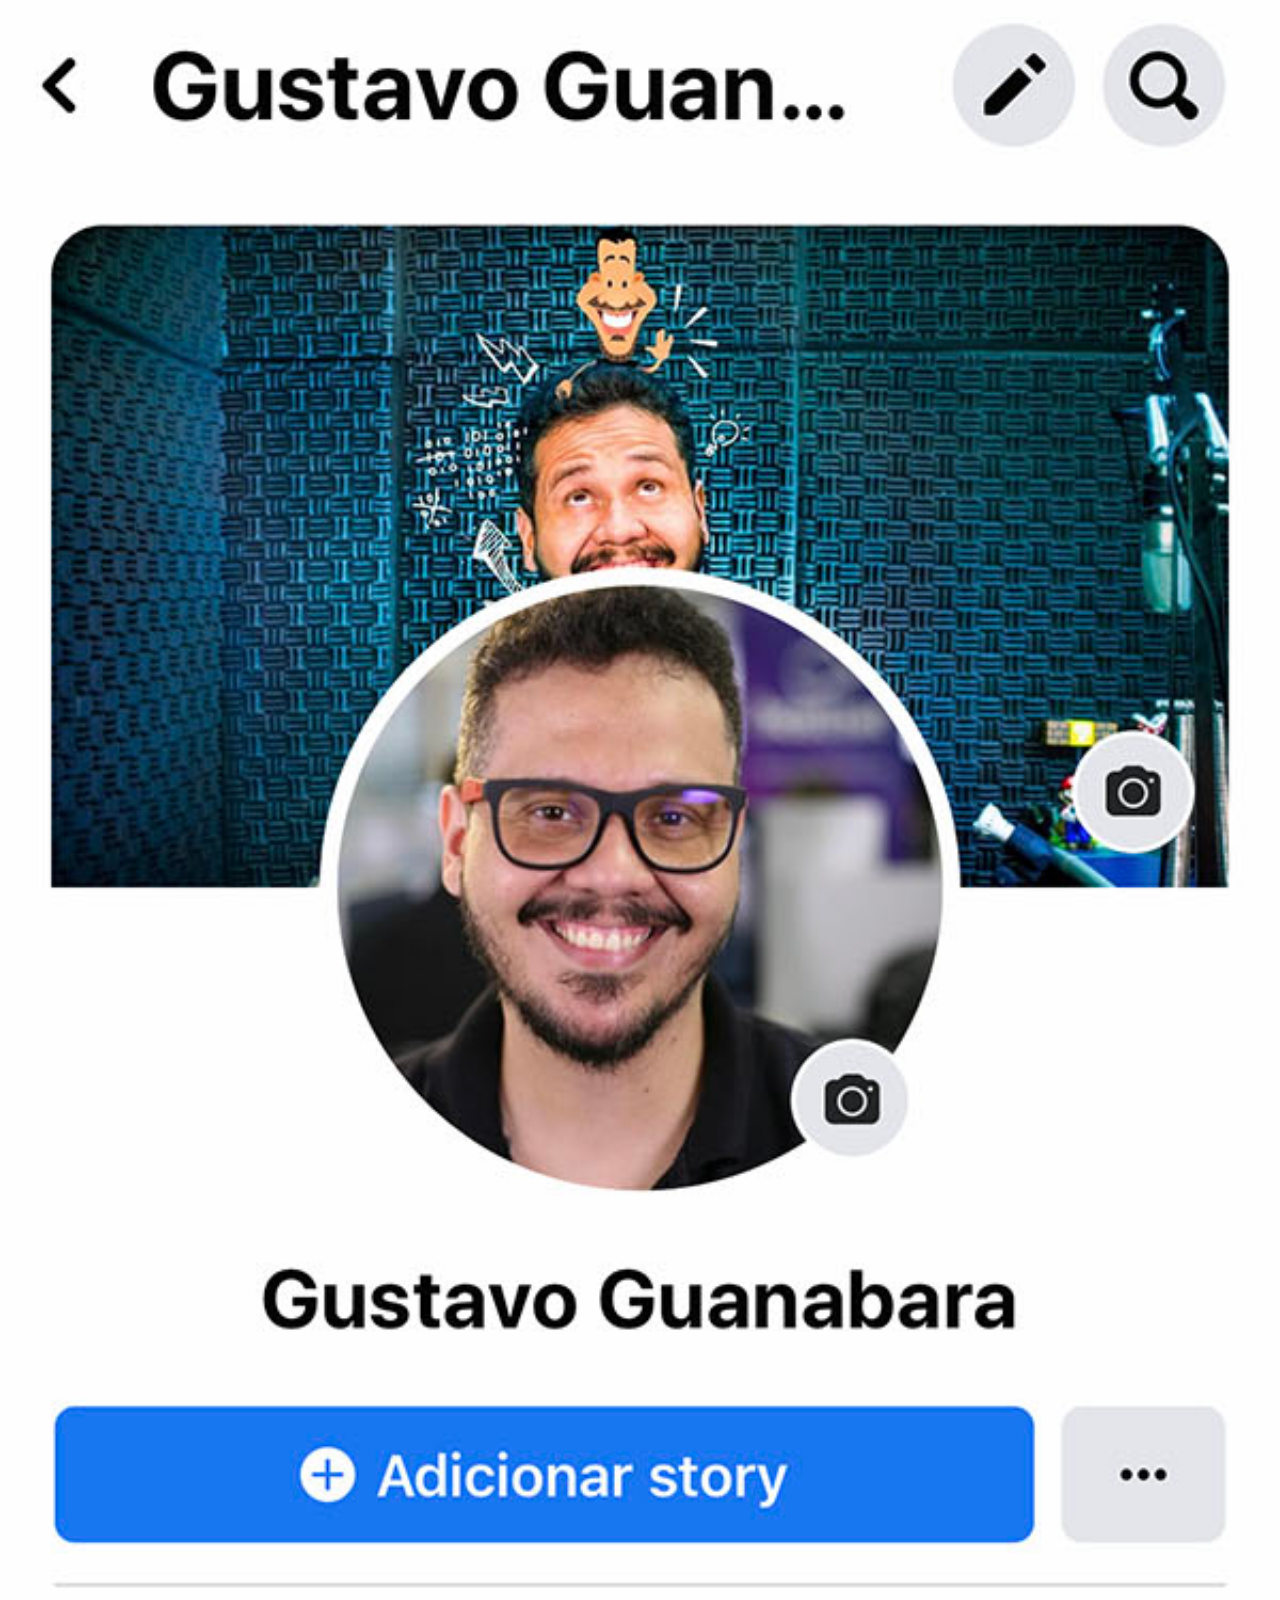
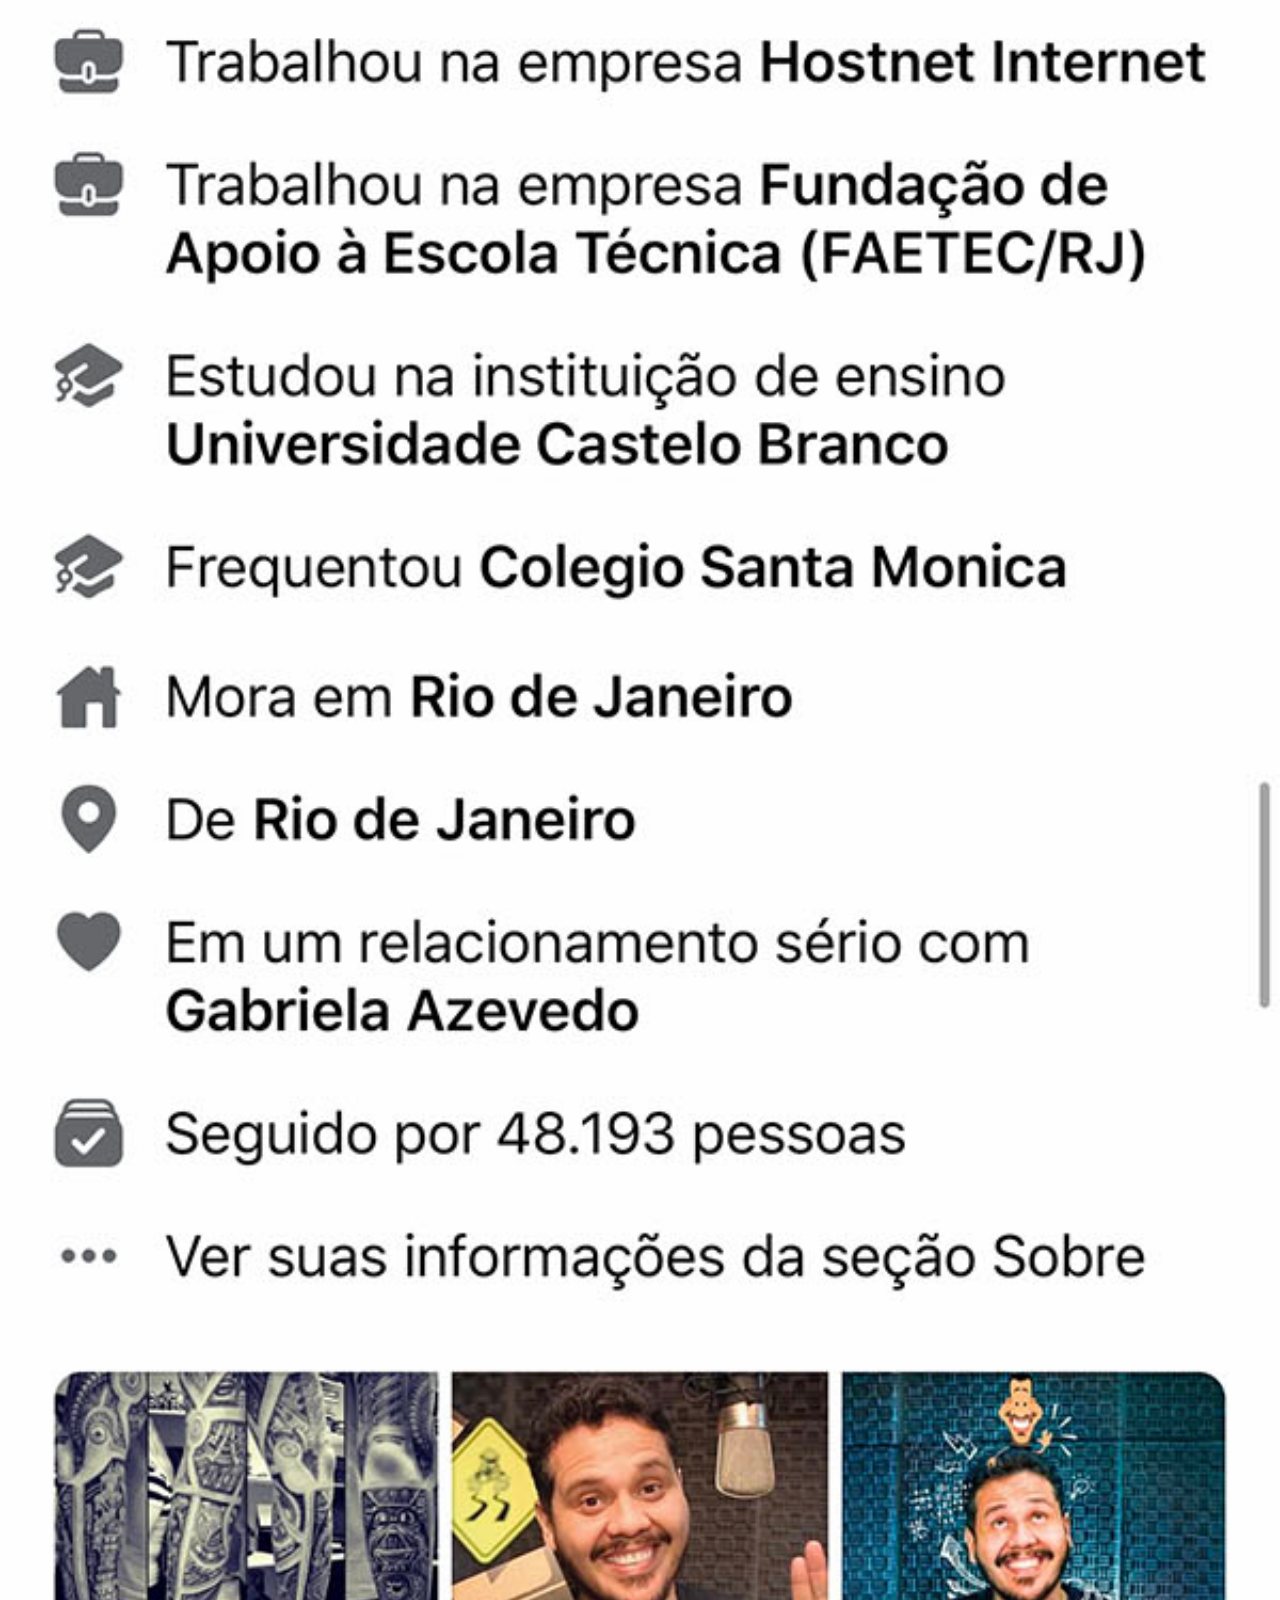
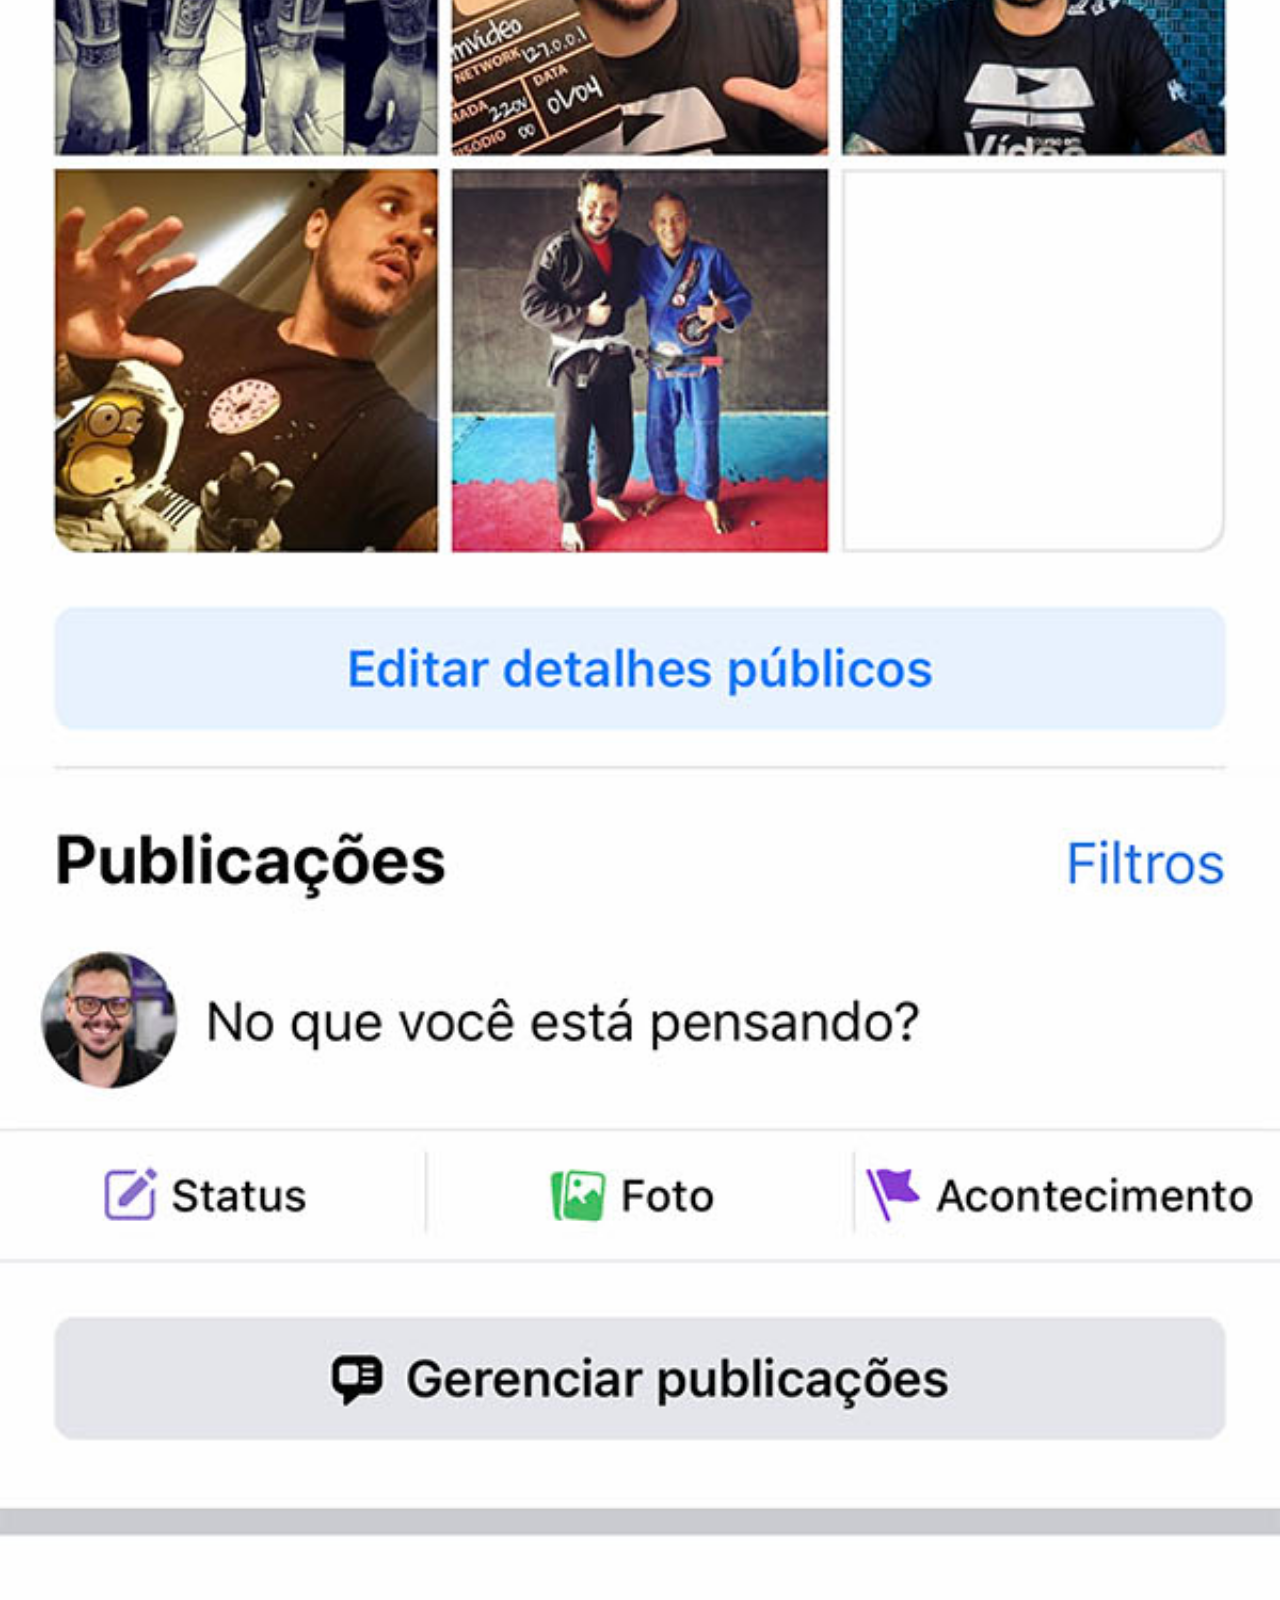
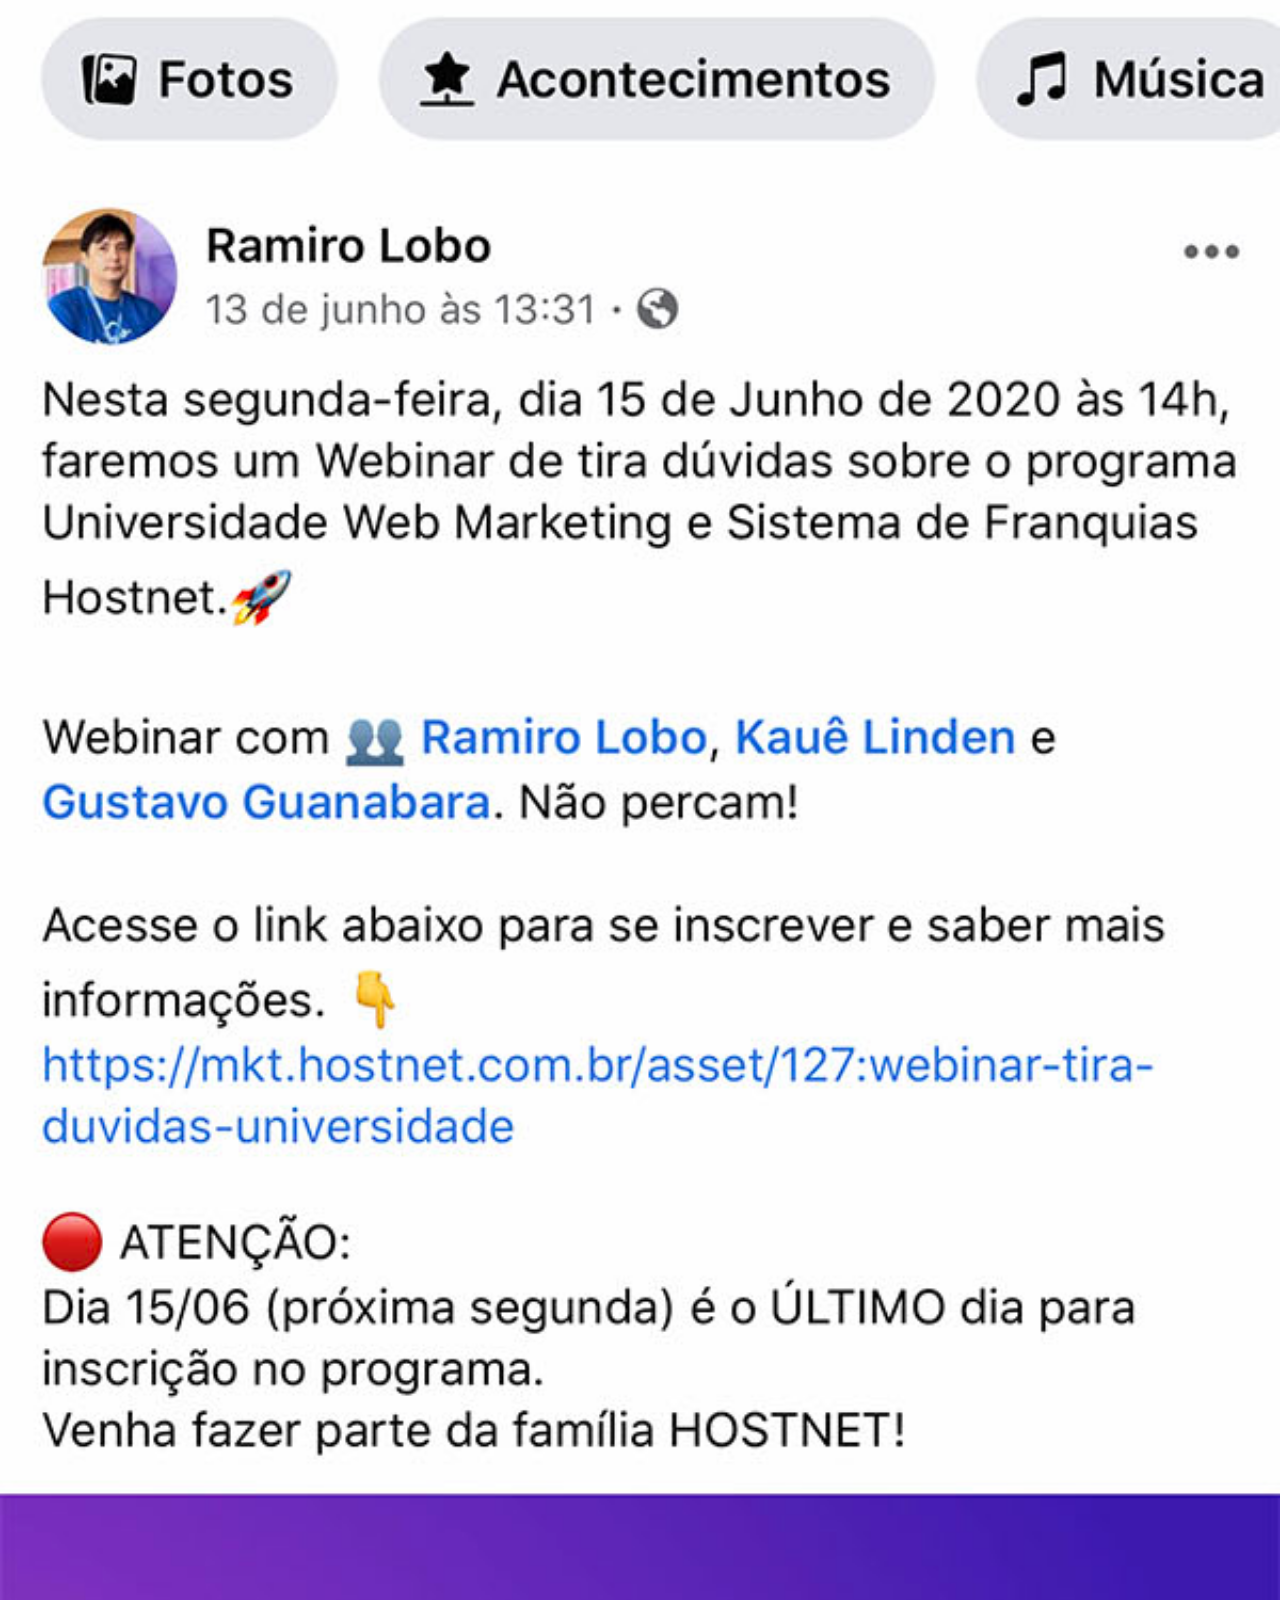
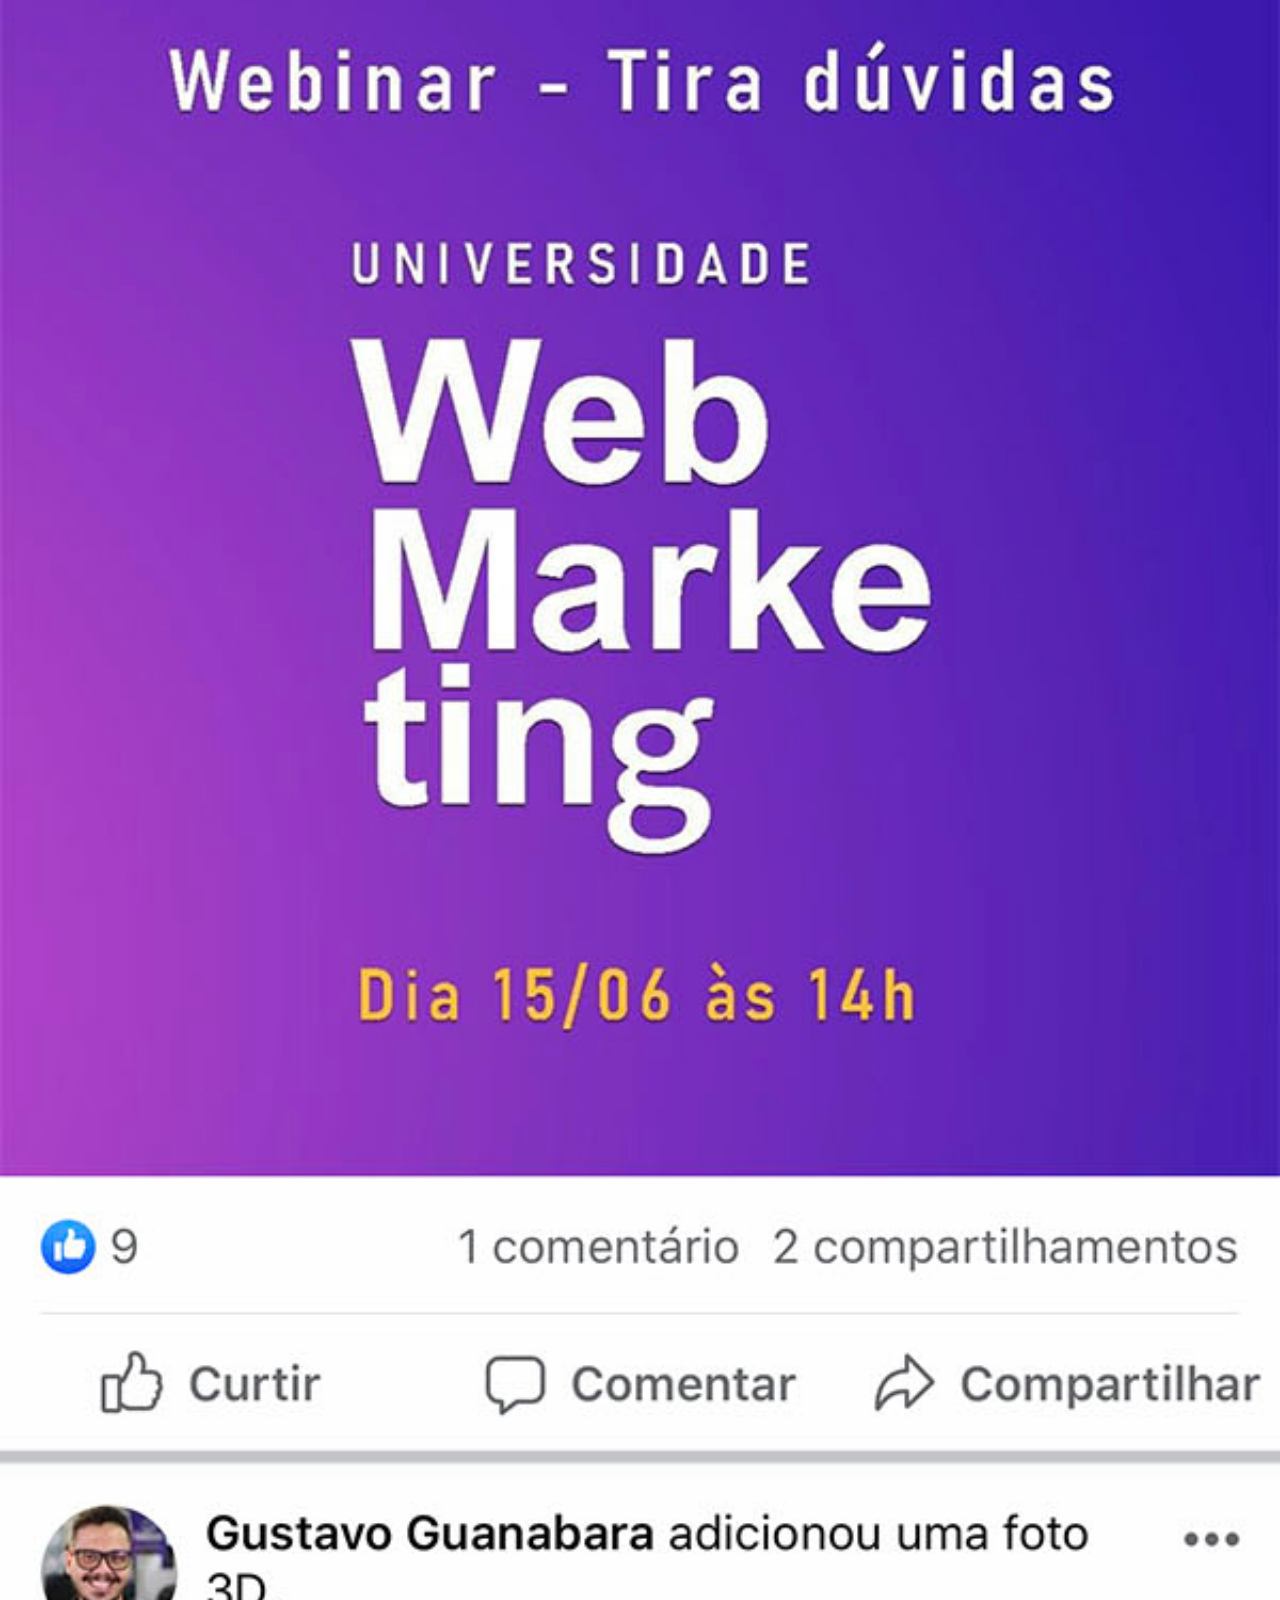
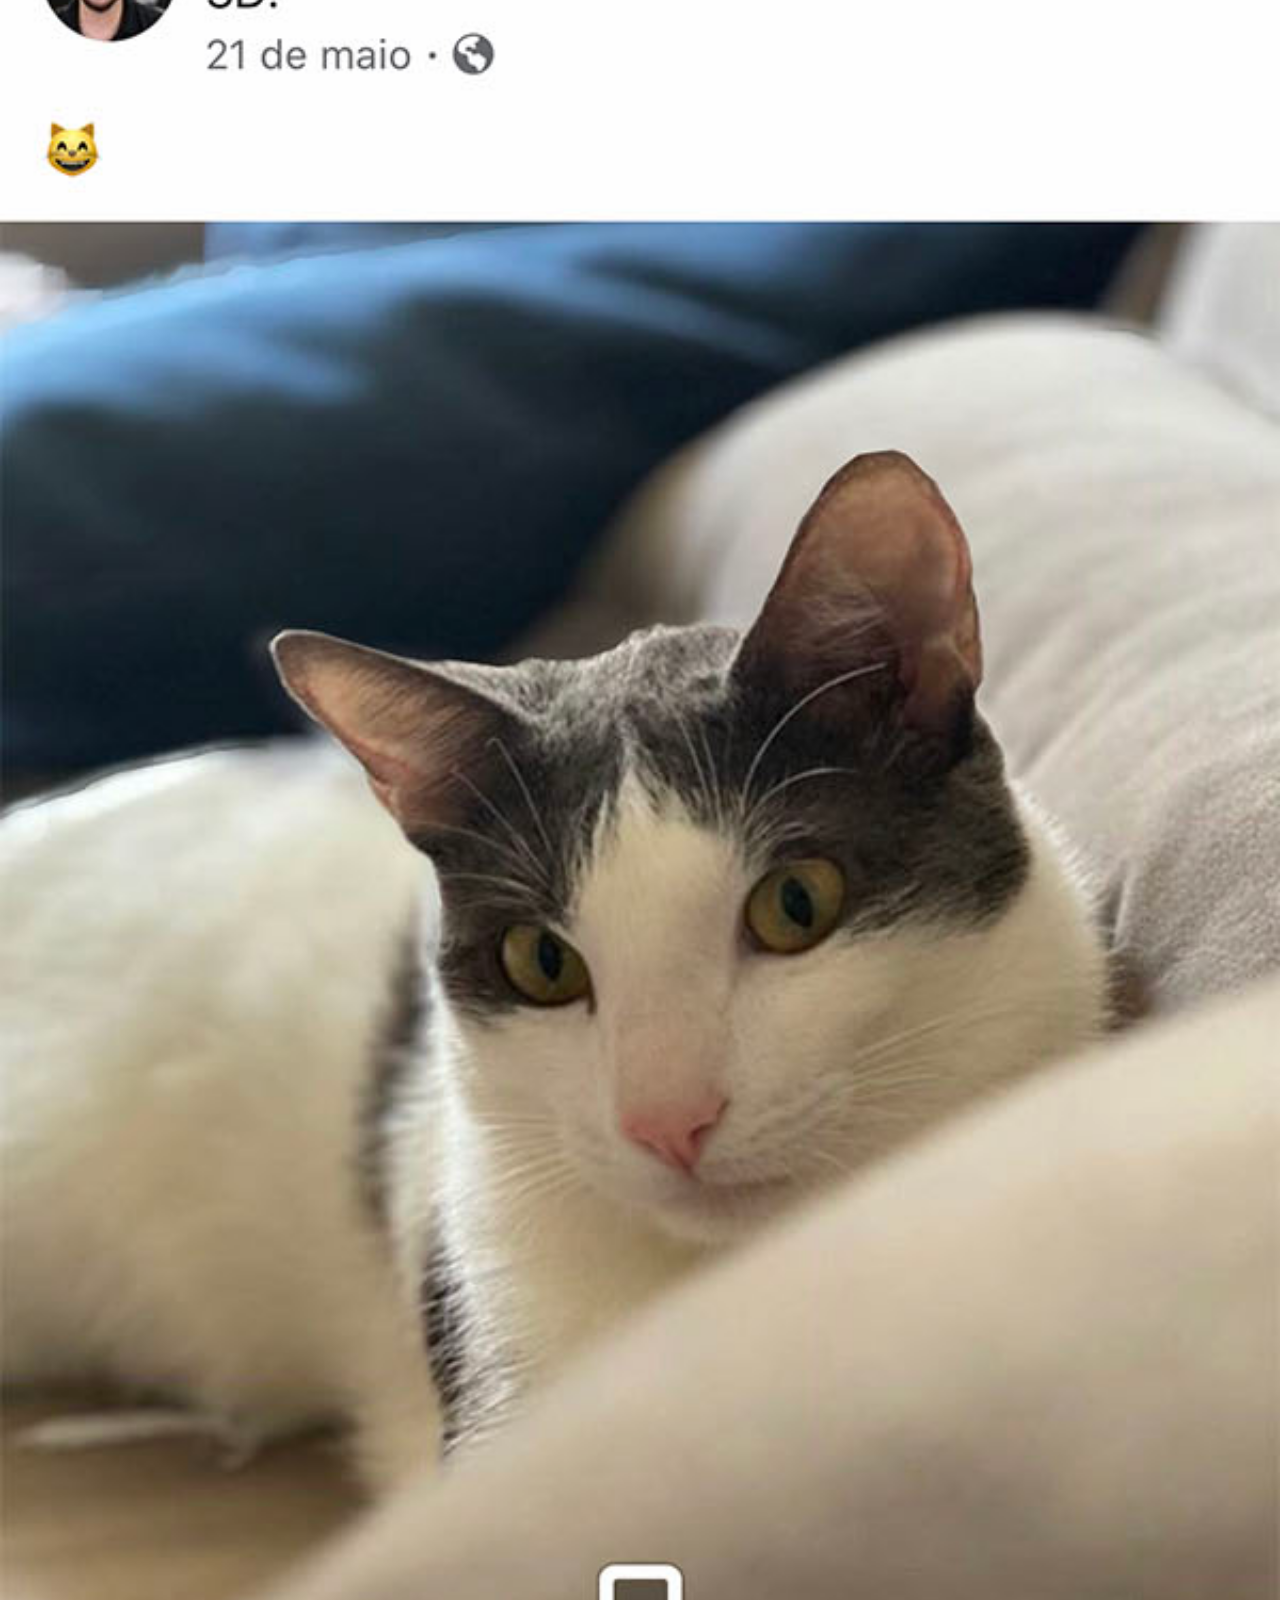
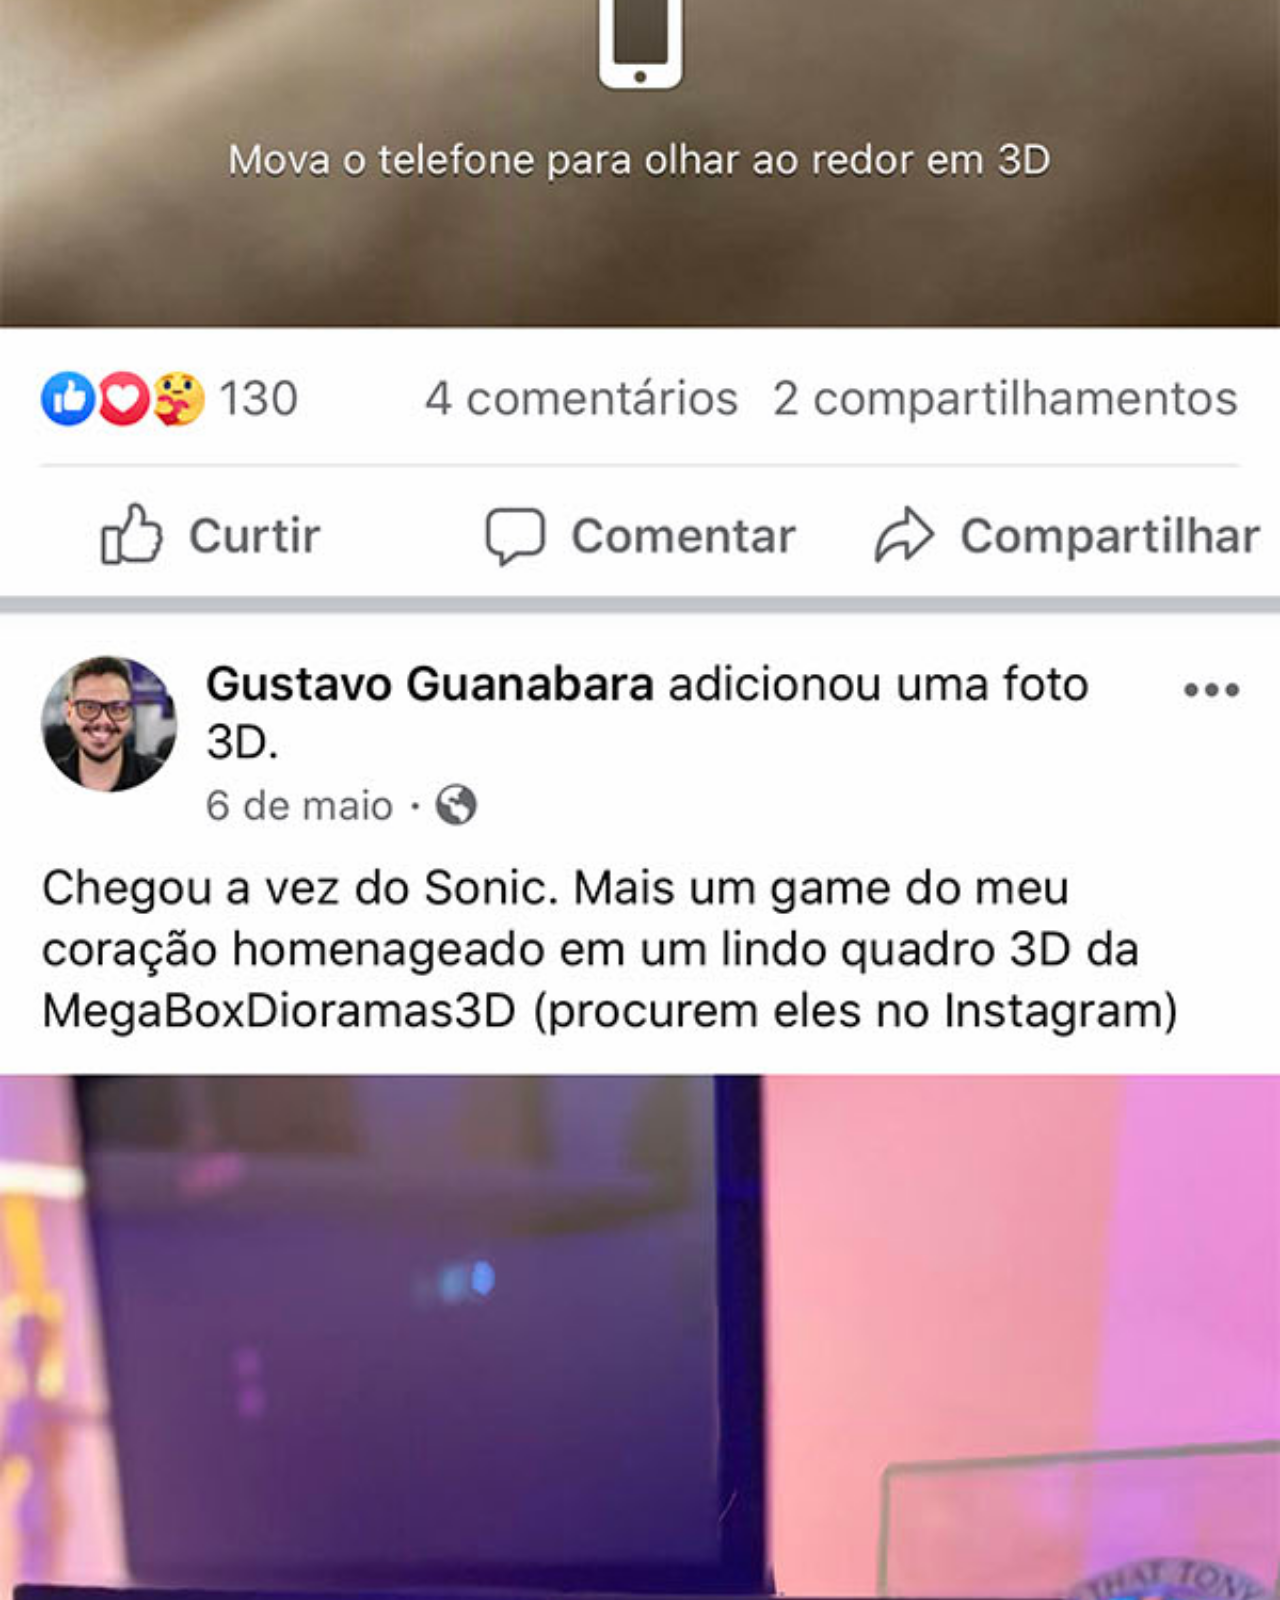
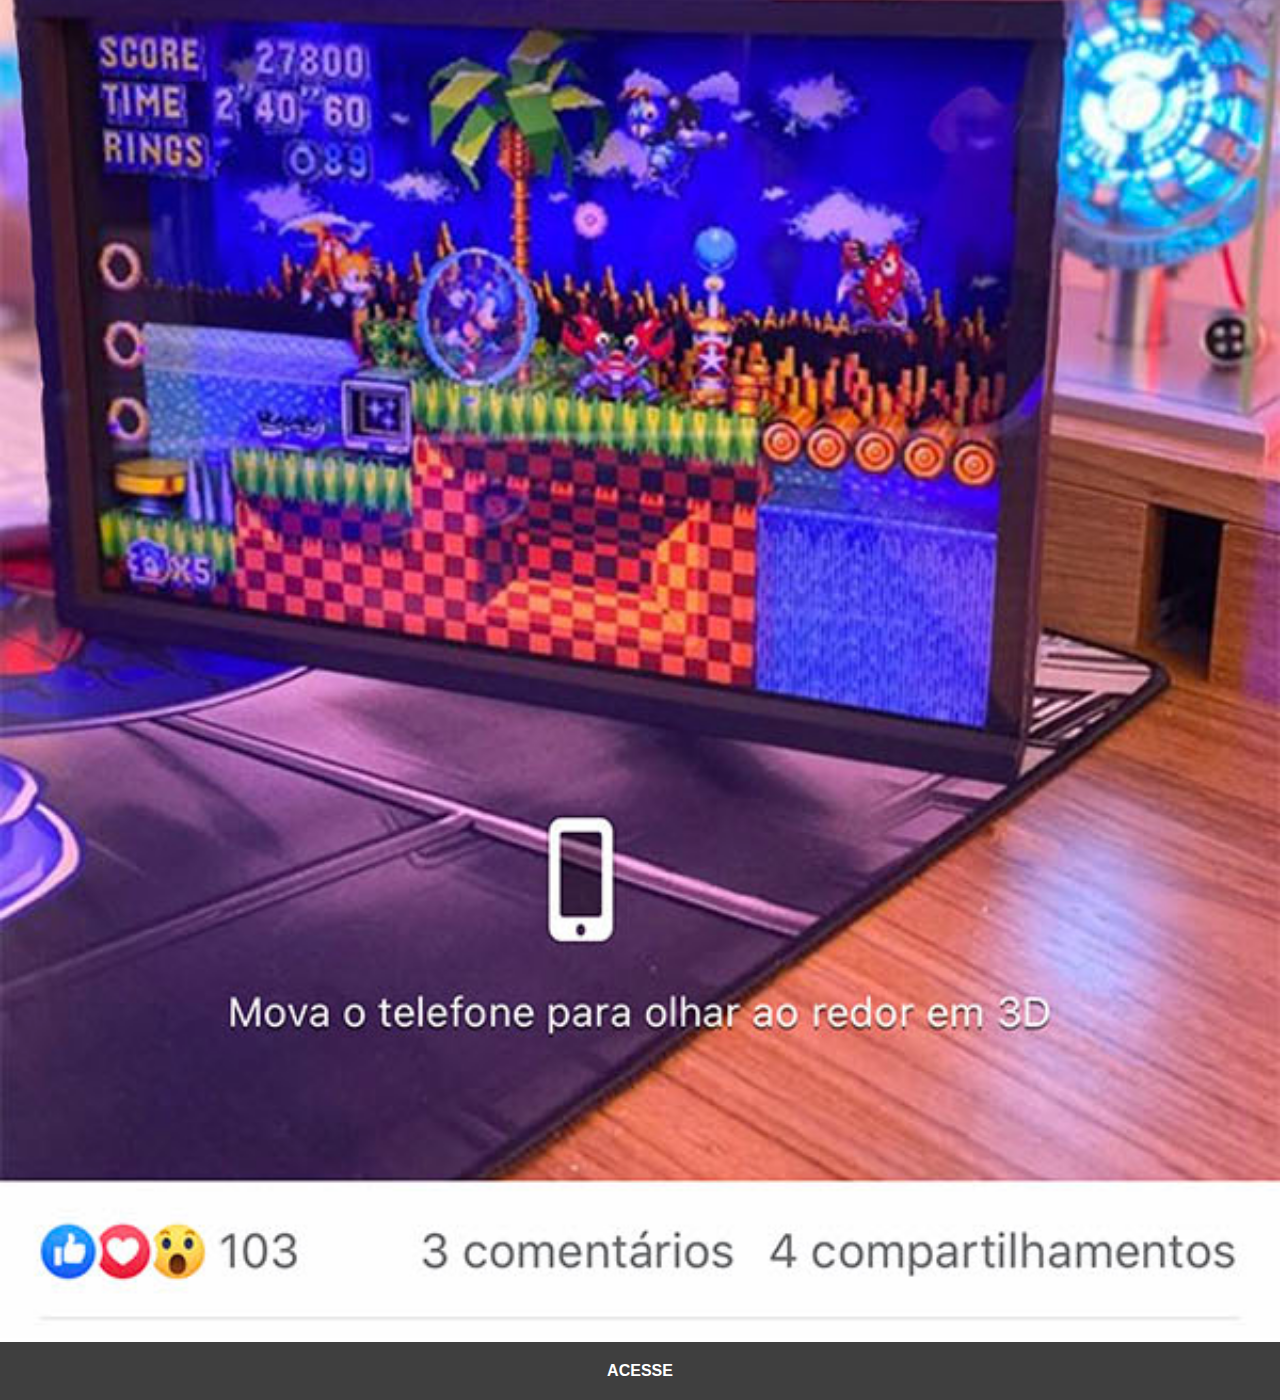
==== facebook.html @ 72c3907e "projeto-social finalizado" ====
<!DOCTYPE html>
<html lang="pt-br">
<head>
    <meta charset="UTF-8">
    <meta name="viewport" content="width=device-width, initial-scale=1.0">
    <title>Facebook</title>
    <link rel="stylesheet" href="estilos/style2.css">
</head>
<body>
    <img src="imagens/tela-facebook.jpg" alt="">
    <a href="https://www.youtube.com/@CursoemVideo" target="_blank">ACESSE</a>
</body>
</html>
---- estilos/style2.css ----
@charset "UTF-8";

*{
    margin: 0px;
    padding: 0px;
    font-family: Arial, Helvetica, sans-serif;
}

::-webkit-scrollbar{
    width: 00px;
    height: 0px;
}

img{
    width: 100vw;
}

a{
    display: block;
    background-color: rgb(63, 63, 63);
    text-align: center;font-weight: bold;
    text-decoration: none;
    padding: 20px;
    color: white;
}
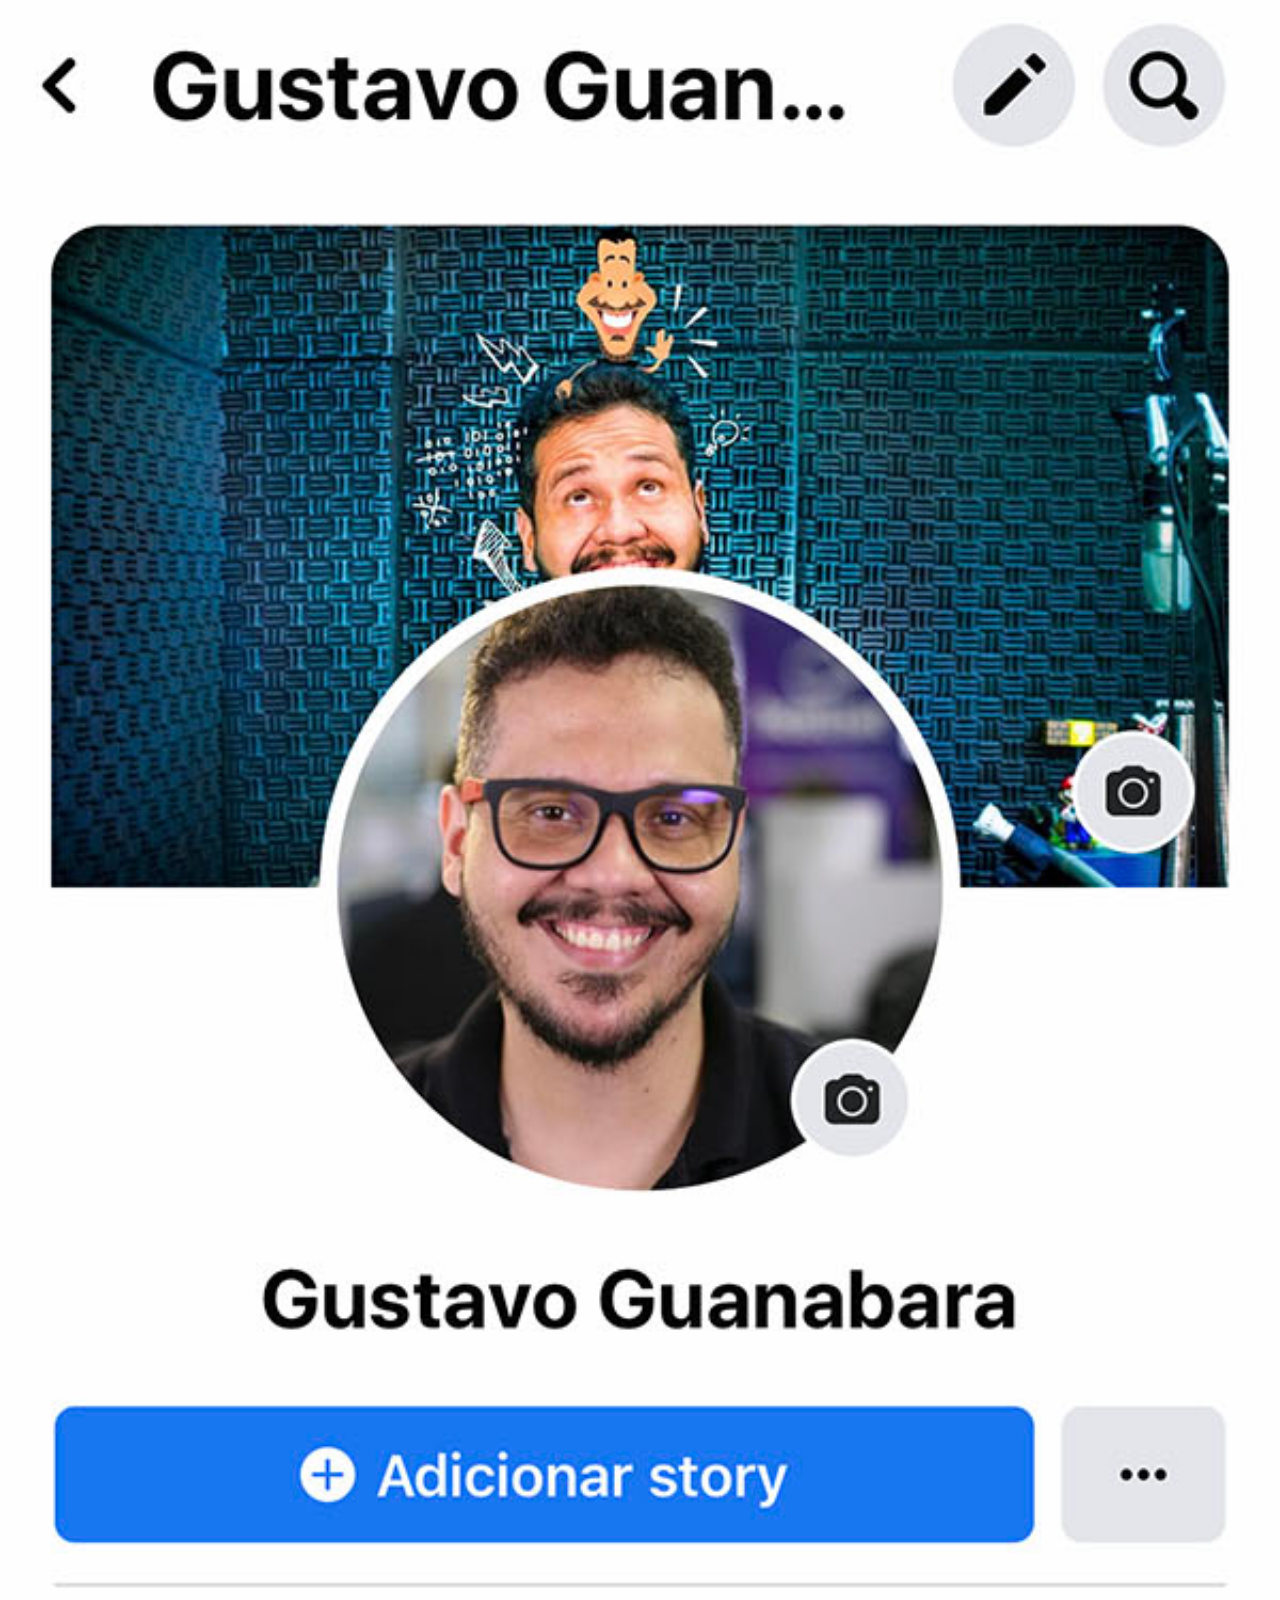
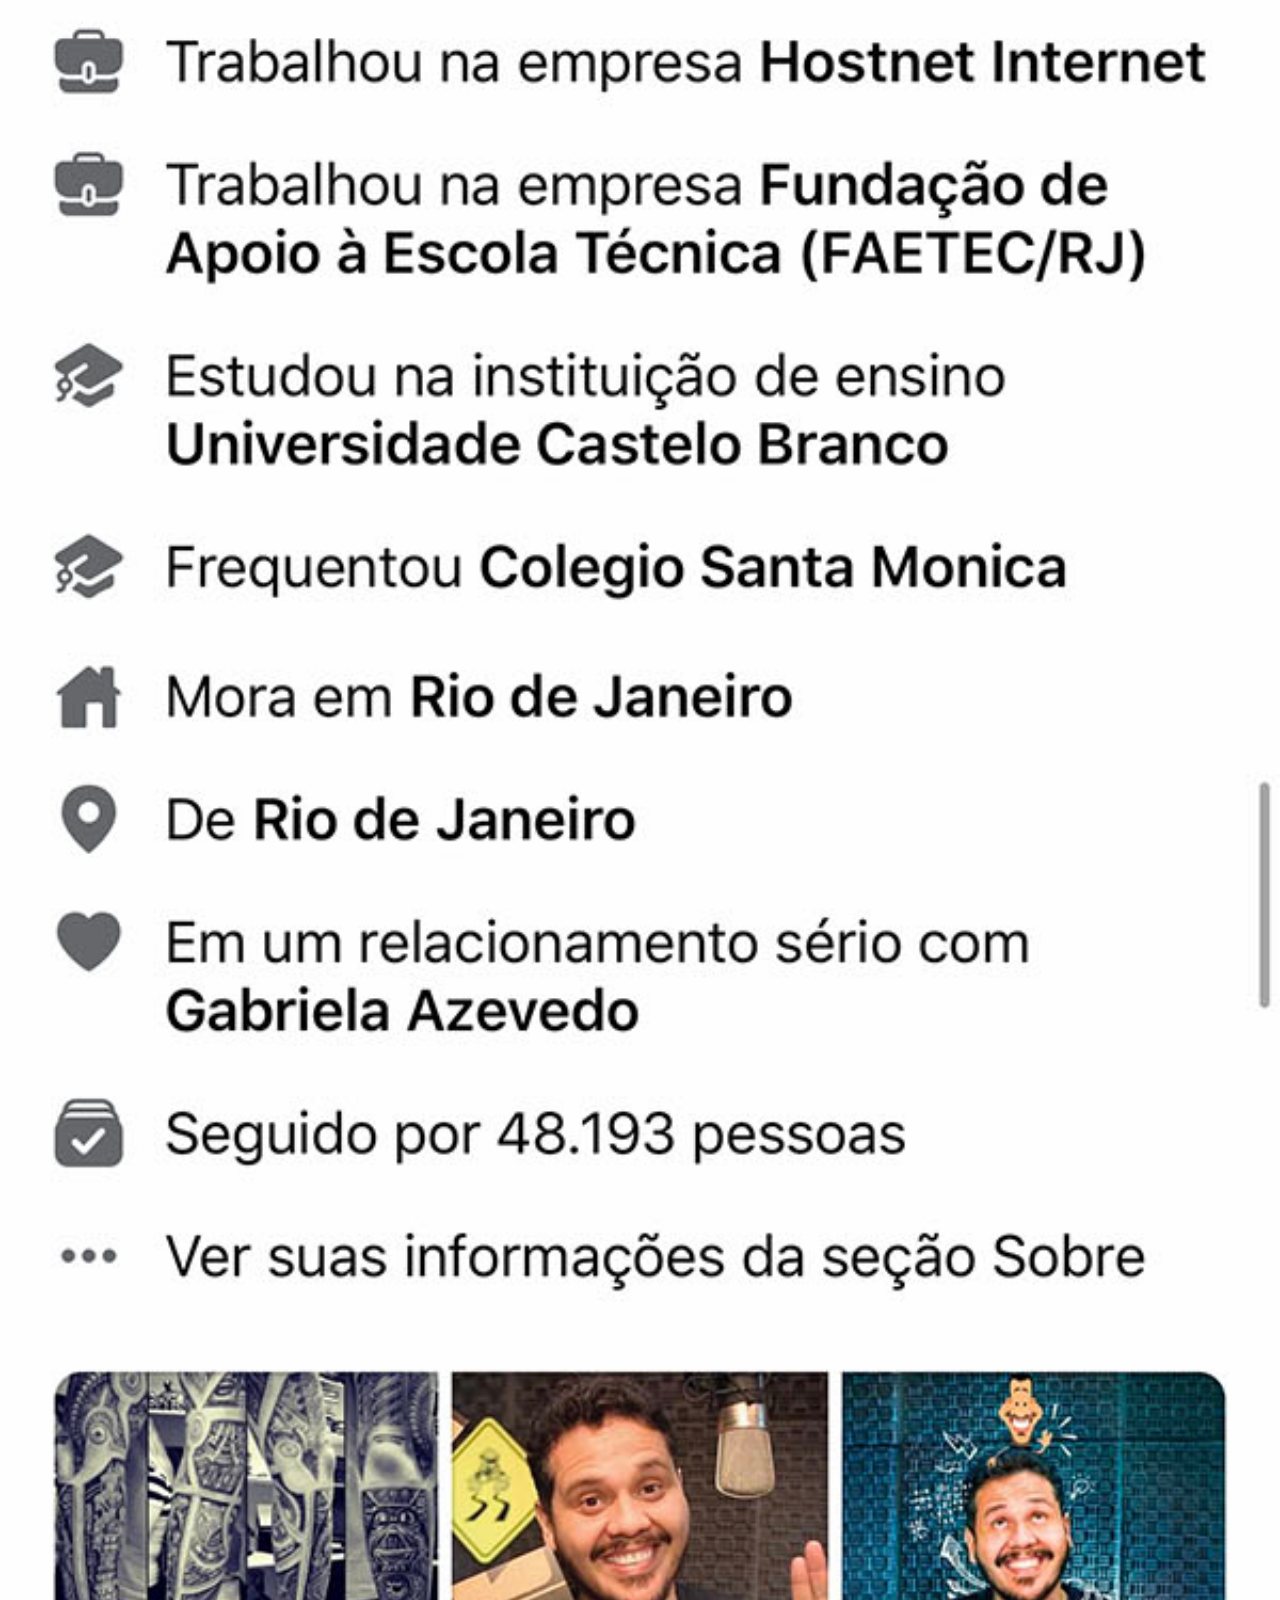
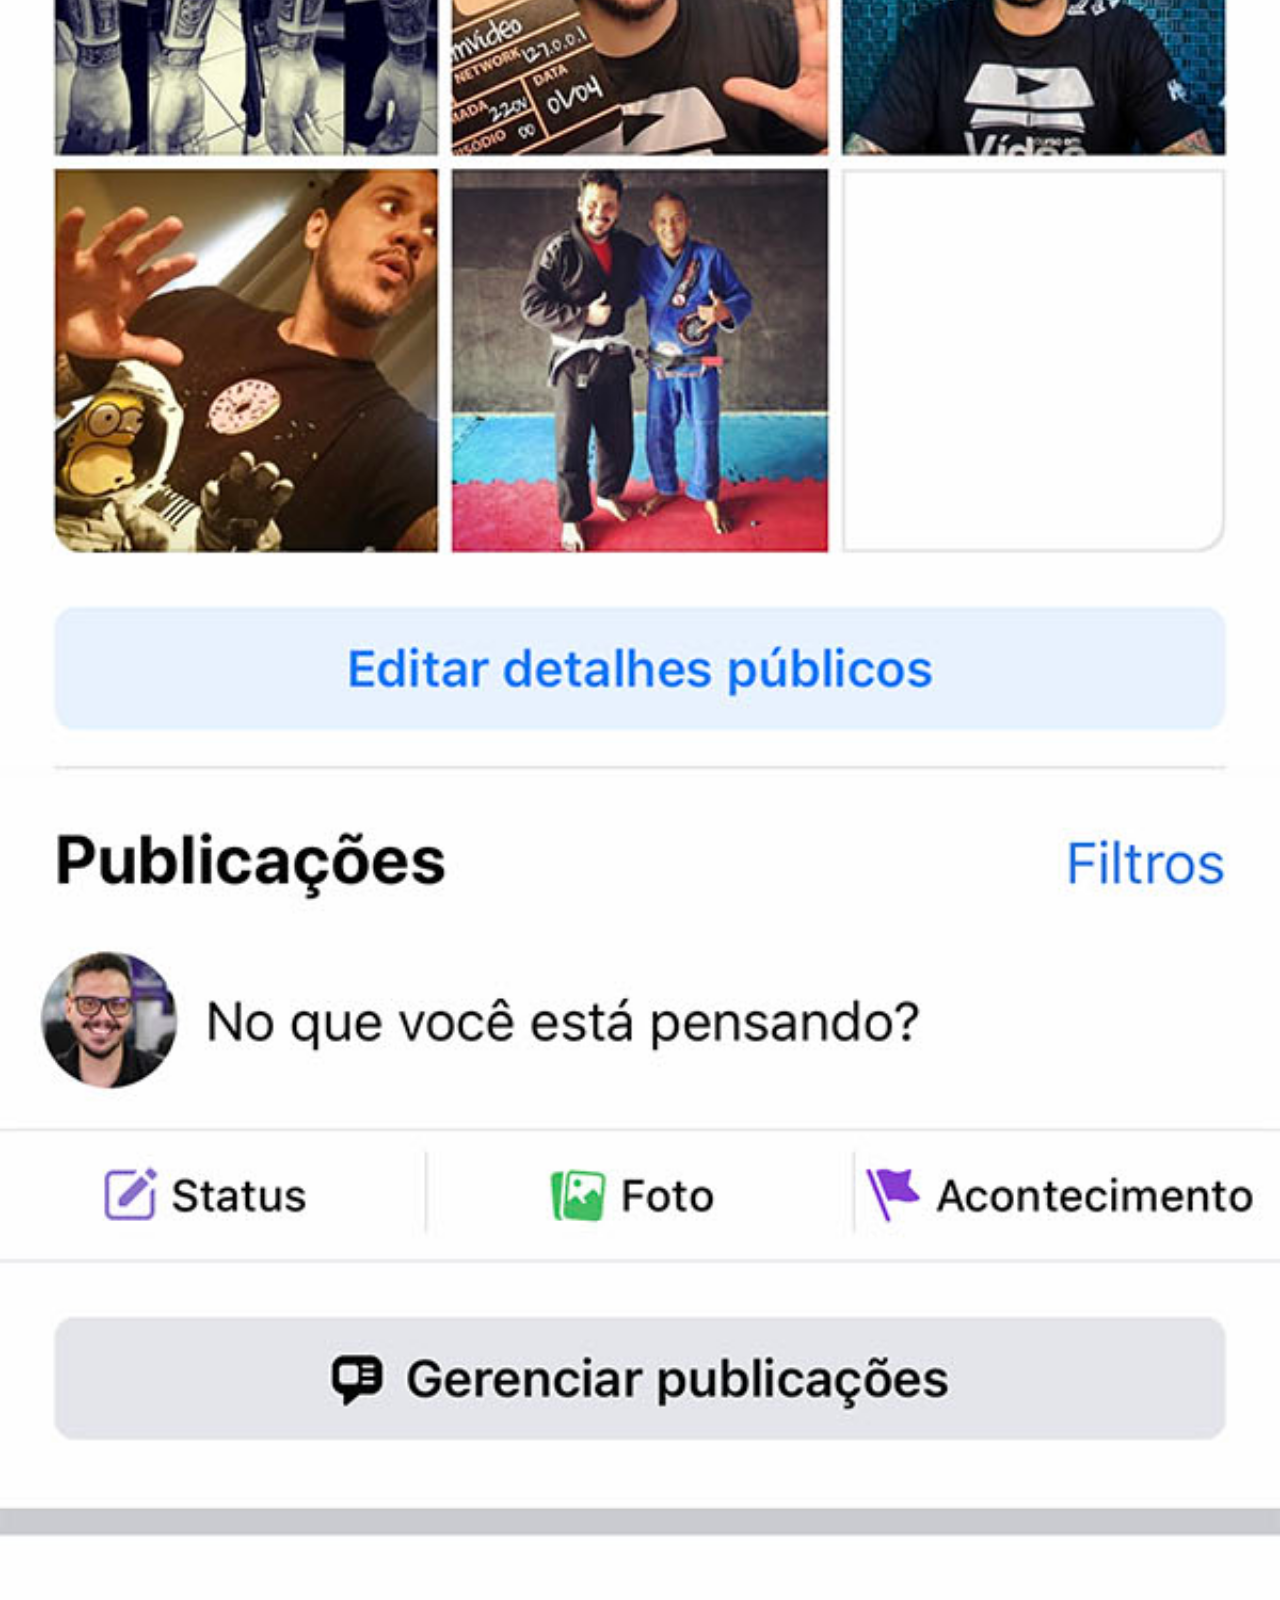
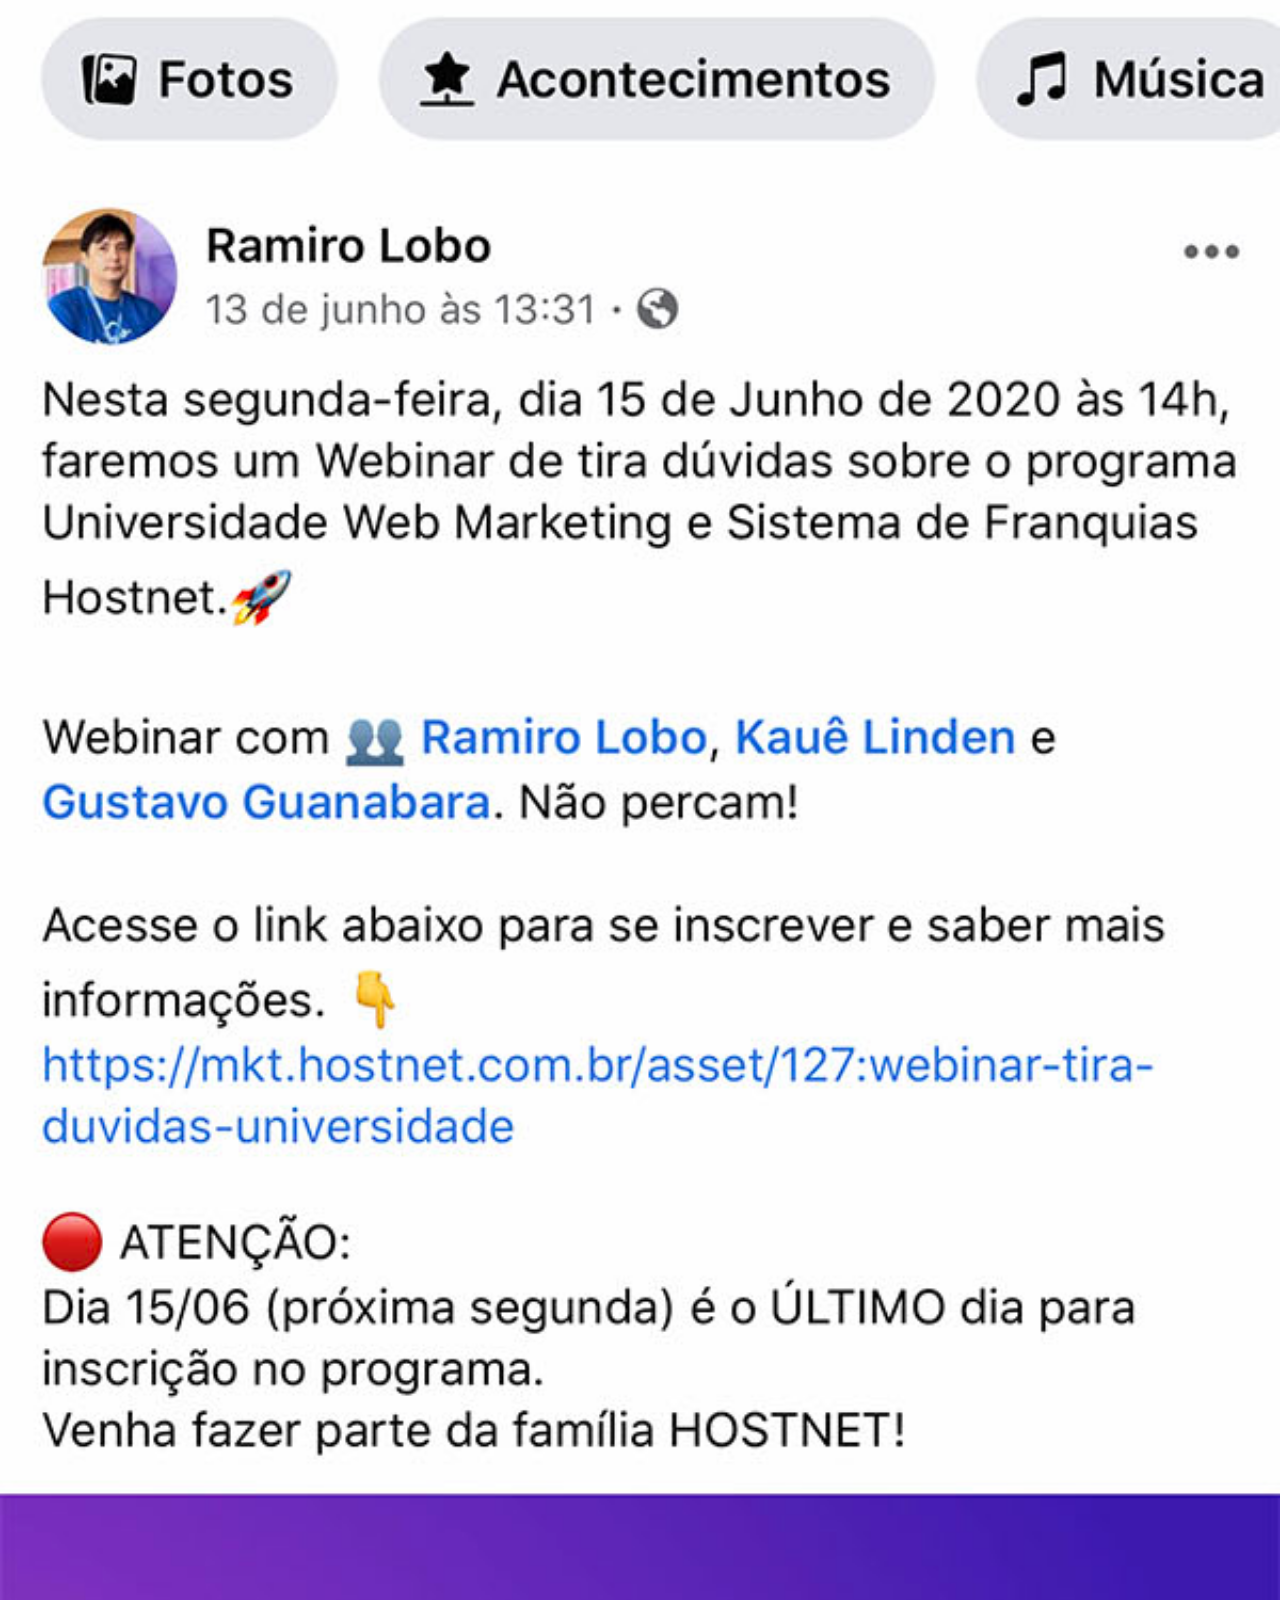
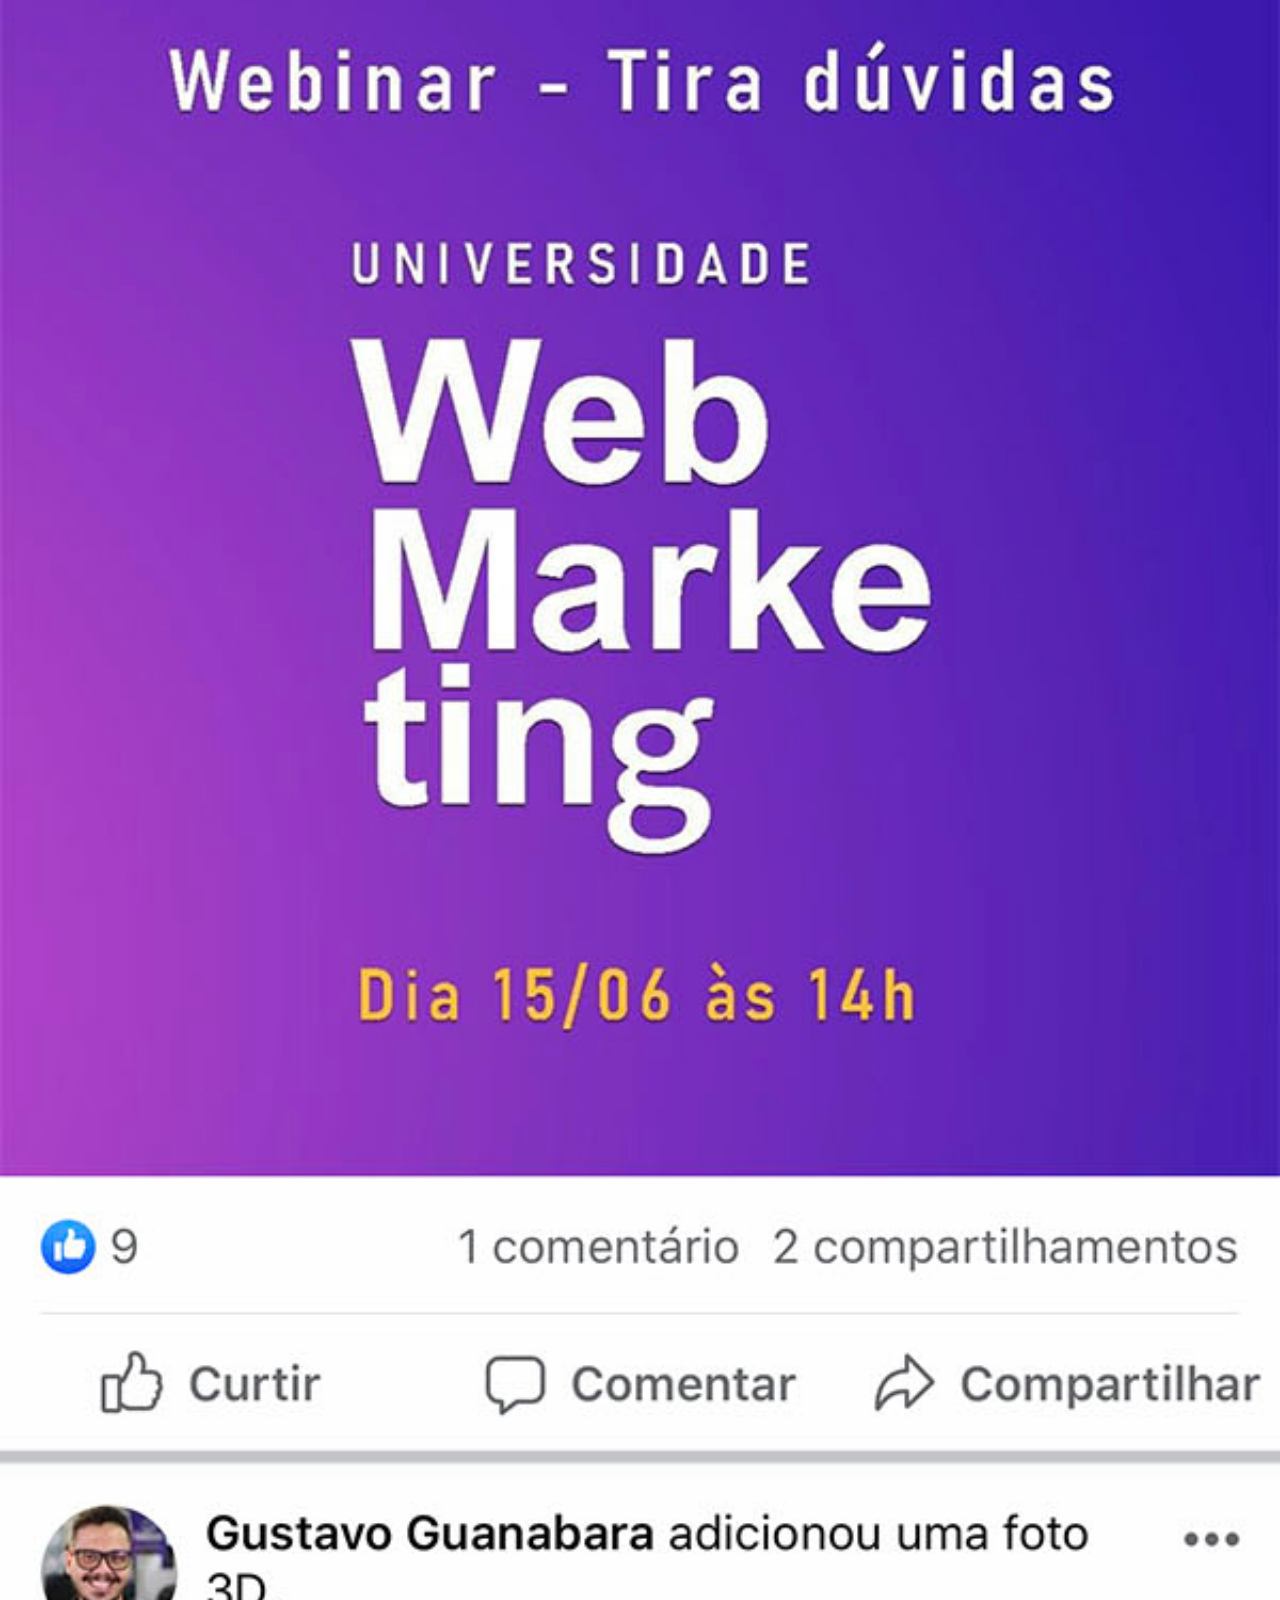
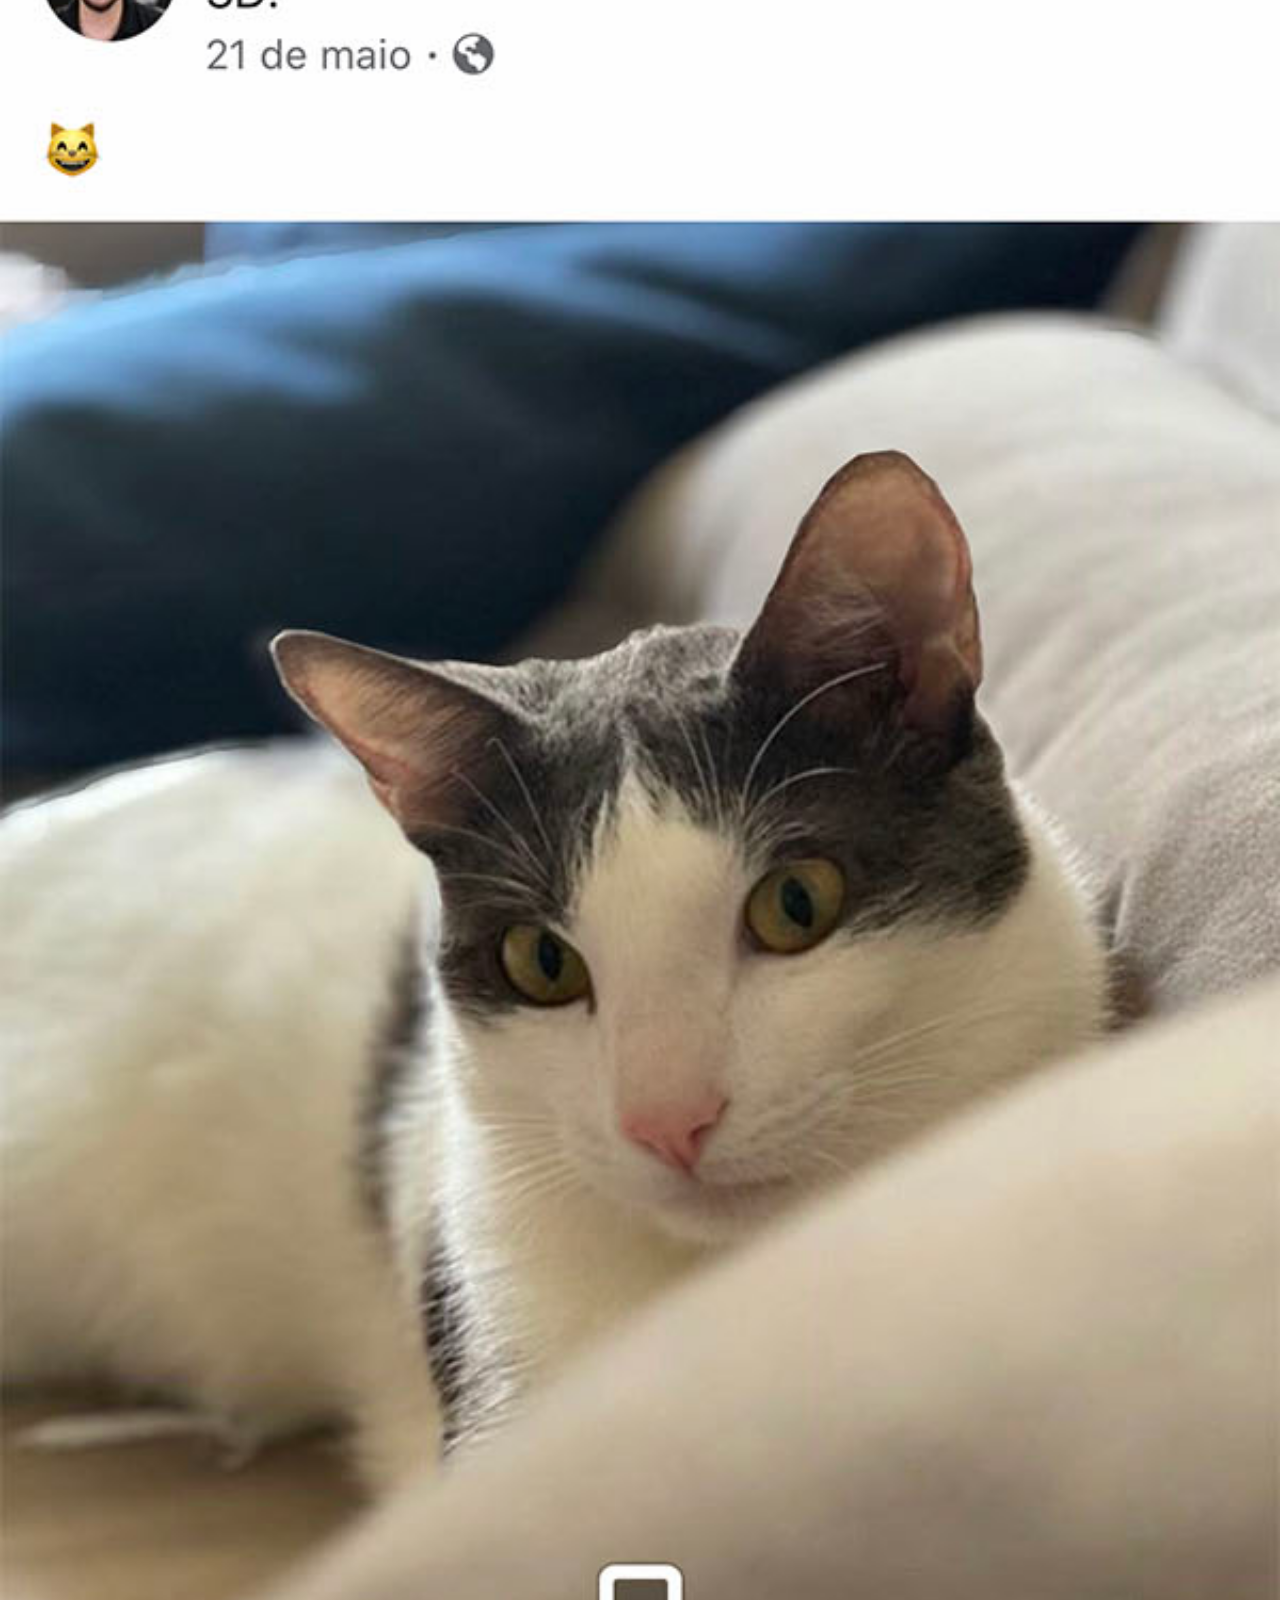
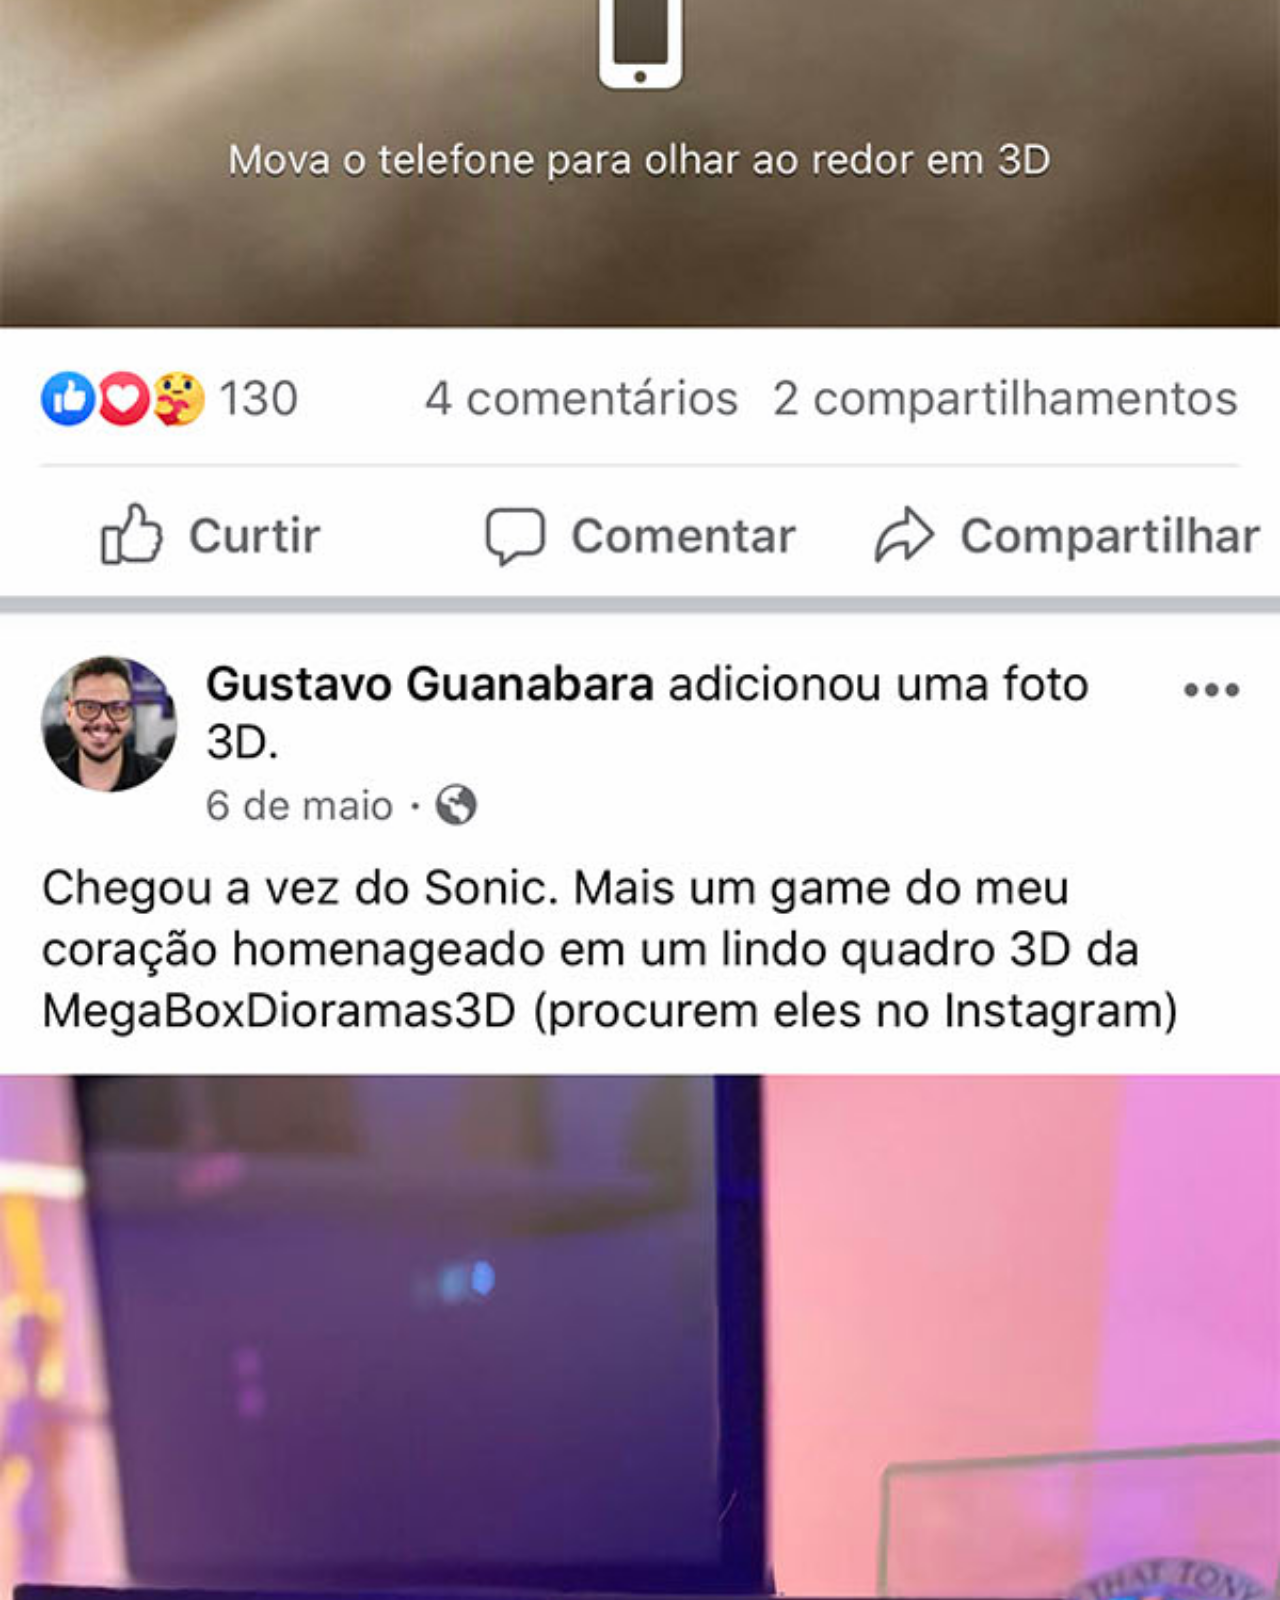
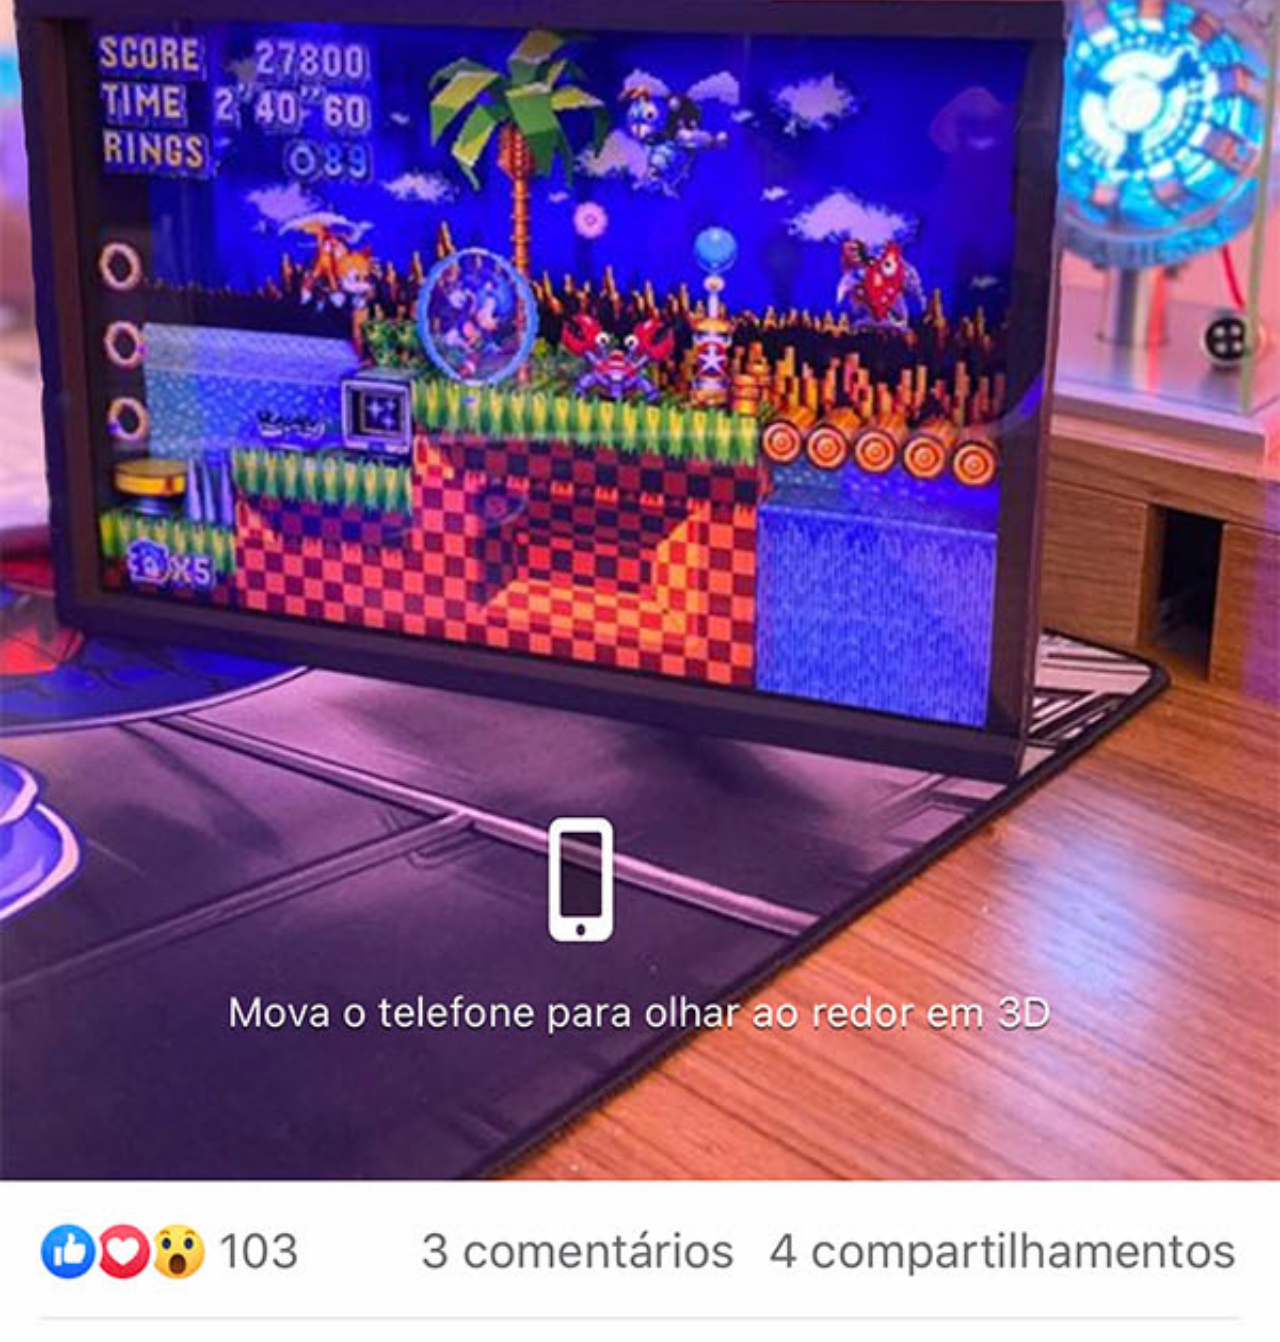
==== commit 81b45e60: "terminada a parte mobile first" ====
--- a/facebook.html
+++ b/facebook.html
@@ -3,11 +3,12 @@
 <head>
     <meta charset="UTF-8">
     <meta name="viewport" content="width=device-width, initial-scale=1.0">
-    <title>Facebook</title>
+    <title>Document</title>
     <link rel="stylesheet" href="estilos/style2.css">
 </head>
 <body>
-    <img src="imagens/tela-facebook.jpg" alt="">
-    <a href="https://www.youtube.com/@CursoemVideo" target="_blank">ACESSE</a>
+    <main>
+        <img src="imagens/tela-facebook.jpg" alt="">
+    </main>
 </body>
 </html>--- a/estilos/style2.css
+++ b/estilos/style2.css
@@ -1,25 +1,13 @@
-@charset "UTF-8";
-
 *{
-    margin: 0px;
-    padding: 0px;
-    font-family: Arial, Helvetica, sans-serif;
+    margin: 0;
+    padding: 0;
+}
+img{
+    width: 100%;
 }
 
 ::-webkit-scrollbar{
-    width: 00px;
+    width: 0px;
     height: 0px;
 }
 
-img{
-    width: 100vw;
-}
-
-a{
-    display: block;
-    background-color: rgb(63, 63, 63);
-    text-align: center;font-weight: bold;
-    text-decoration: none;
-    padding: 20px;
-    color: white;
-}
